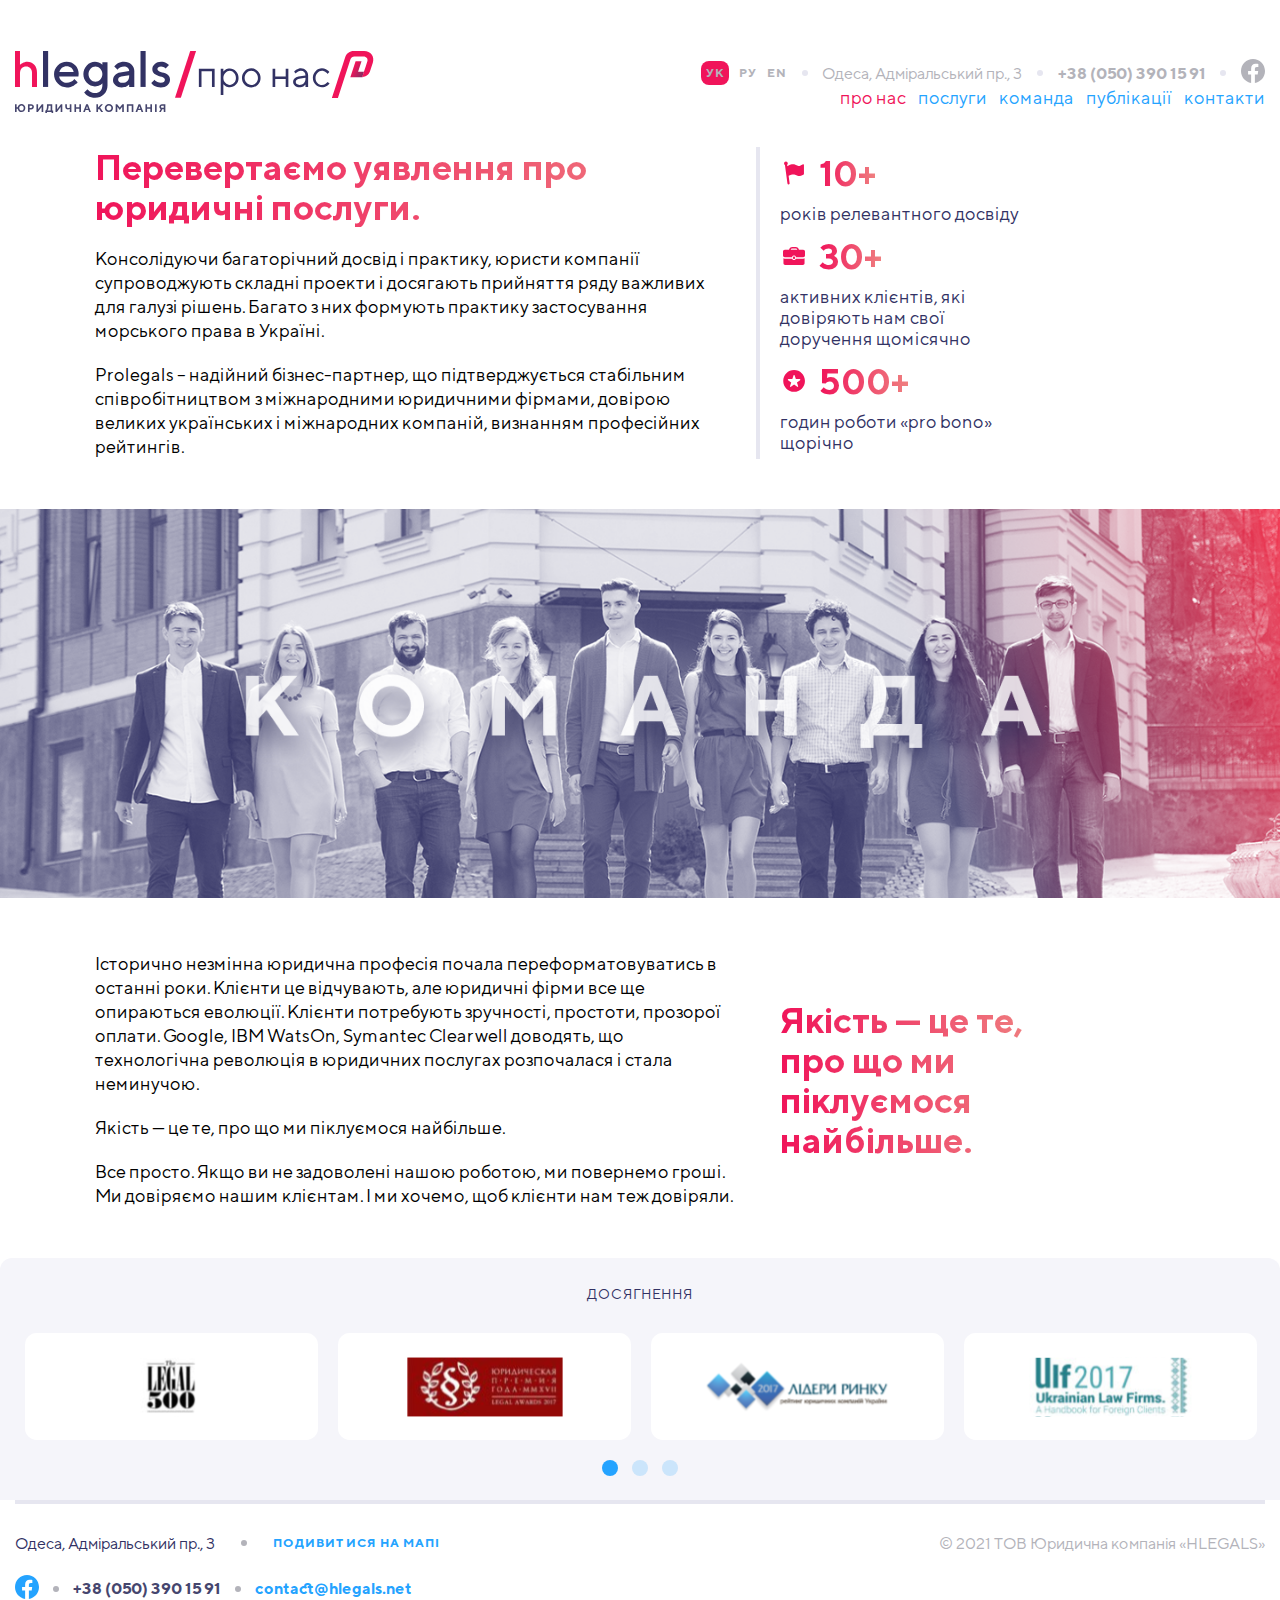
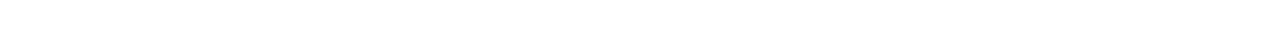
==== about.html @ 6f6cd891 "add new project" ====
<!DOCTYPE html>
<html lang="en">
<head>
    <meta charset="UTF-8">
    <meta name="viewport" content="width=device-width, initial-scale=1">
    <link rel="stylesheet" href="about.css">
    <link rel="stylesheet" type="text/css" href="slick/slick.css">
    <link rel="stylesheet" type="text/css" href="slick/slick-theme.css">
    <title>About</title>
</head>
<body>
<section class="header__section">
    <div class="base__container">
        <header class="header">
            <div class="header__logo__wrapper">
                <a class="header__logo__link" href="index.html">
                    <picture>
                        <source srcset="images/about/about-header-mob-logo.svg" media="screen and (max-width: 992px)">
                        <img class="header__logo" src="./images/about/about-header-logo.svg" alt="logo">
                    </picture>
                </a>
                <div class="header__hamburger__box">
                    <span class="header__hamburger"></span>
                </div>
            </div>
            <div class="header__content">
                <div class="header__languages__and__contacts">
                    <div class="header__languages">
                        <a class="header__language header__active__languages" href="#" hreflang="uk">УК</a>
                        <a class="header__language" href="#" hreflang="ru">РУ</a>
                        <a class="header__language" href="#" hreflang="en">EN</a>
                    </div>
                    <img class="header__dot" src="images/homepage/header-dot.svg" alt="dot">
                    <a class="header__address" href="#">Одеса, Адміральський пр., 3</a>
                    <img class="header__dot" src="images/homepage/header-dot.svg" alt="dot">
                    <a class="header__telephone" href="tel: +380503901591">+38 (050) 390 15 91</a>
                    <img class="header__dot" src="images/homepage/header-dot.svg" alt="dot">
                    <a class="header__facebook" href="https://uk-ua.facebook.com/">
                        <svg width="24" height="24" viewBox="0 0 24 24" fill="none" xmlns="http://www.w3.org/2000/svg">
                            <g clip-path="url(#clip0_26339_3485)">
                                <path d="M24 12.0733C24 5.40541 18.6274 0 12 0C5.37258 0 0 5.40541 0 12.0733C0 18.0995 4.38823 23.0943 10.125 24V15.5633H7.07813V12.0733H10.125V9.41343C10.125 6.38755 11.9165 4.71615 14.6576 4.71615C15.9705 4.71615 17.3438 4.95195 17.3438 4.95195V7.92313H15.8306C14.3399 7.92313 13.875 8.85379 13.875 9.80857V12.0733H17.2031L16.6711 15.5633H13.875V24C19.6118 23.0943 24 18.0995 24 12.0733Z"/>
                            </g>
                            <defs>
                                <clipPath id="clip0_26339_3485">
                                    <rect width="24" height="24" fill="white"/>
                                </clipPath>
                            </defs>
                        </svg>
                    </a>
                </div>
                <nav class="header__nav">
                    <a class="header__link header__link__active" href="about.html">про нас</a>
                    <a class="header__link" href="#">послуги</a>
                    <a class="header__link" href="team.html">команда</a>
                    <a class="header__link" href="#">публікації</a>
                    <a class="header__link" href="contact.html">контакти</a>
                </nav>
            </div>
        </header>
    </div>
</section>
<section class="introduction__section">
    <div class="secondary__container">
        <div class="introduction__wrapper introduction">
            <div class="introduction__left__content">
                <h3 class="introduction__title">Перевертаємо уявлення про юридичні послуги.</h3>
                <p class="introduction__paragraph">Консолідуючи багаторічний досвід і практику, юристи компанії
                    супроводжують складні проекти і досягають прийняття ряду важливих для галузі рішень. Багато з них
                    формують практику застосування морського права в Україні.
                </p>
                <p class="introduction__paragraph">
                    Prolegals – надійний бізнес-партнер, що підтверджується стабільним співробітництвом з міжнародними
                    юридичними фірмами, довірою великих українських і міжнародних компаній, визнанням професійних
                    рейтингів.
                </p>
            </div>
            <div class="introduction__horizontal__border"></div>
            <div class="introduction__right__content">
                <div class="introduction__item">
                    <div class="introduction__item__icon">
                        <img class="introduction__icon" src="images/about/about-introduction-item1.svg" alt="icon">
                        <p class="introduction__bold__text">10+</p>
                    </div>
                    <p class="introduction__text">років релевантного досвіду</p>
                </div>
                <div class="introduction__item">
                    <div class="introduction__item__icon">
                        <img class="introduction__icon" src="images/about/about-introduction-item2.svg" alt="icon">
                        <p class="introduction__bold__text">30+</p>
                    </div>
                    <p class="introduction__text">активних клієнтів, які довіряють нам свої доручення щомісячно</p>
                </div>
                <div class="introduction__item">
                    <div class="introduction__item__icon">
                        <img class="introduction__icon" src="images/about/about-introduction-item3.svg" alt="icon">
                        <p class="introduction__bold__text">500+</p>
                    </div>
                    <p class="introduction__text">годин роботи «pro bono» щорічно</p>
                </div>
            </div>
        </div>
    </div>
    <div class="introduction__foto__wrapper">
        <picture>
            <source srcset="images/about/about-mob-img-team.png" media="screen and (max-width: 555px)">
            <img class="introduction__foto__team" src="images/about/about-img-team.png" alt="foto">
        </picture>
    </div>
    <div class="secondary__container">
        <div class="introduction__more__text introduction">
            <div class="introduction__left__content">
                <p class="introduction__paragraph introduction__paragraph1">Історично незмінна юридична професія почала
                    переформатовуватись в
                    останні
                    роки. Клієнти це відчувають, але юридичні фірми все ще опираються еволюції. Клієнти потребують
                    зручності, простоти, прозорої оплати. Google, IBM WatsОn, Symantec Clearwell доводять, що
                    технологічна
                    революція в юридичних послугах розпочалася і стала неминучою.
                </p>
                <p class="introduction__paragraph">
                    Якість — це те, про що ми піклуємося найбільше.
                </p>
                <p class="introduction__paragraph">
                    Все просто. Якщо ви не задоволені нашою роботою, ми повернемо гроші. Ми довіряємо нашим клієнтам. І
                    ми
                    хочемо, щоб клієнти нам теж довіряли.
                </p>
            </div>
            <div class="introduction__right__content introduction__right__content1">
                <h3 class="introduction__title">Якість — це те, про що ми піклуємося найбільше.</h3>
            </div>
        </div>
    </div>
</section>
<section class="slider__section">
    <div class="base__container">
        <p class="slider__name">Досягнення</p>
        <div class="slider__wrapper">
            <div class="slider">
                <div class="slider__item">
                    <picture>
                        <source srcset="images/about/about-mob-slide1.svg" media="screen and (max-width: 375px)">
                        <img src="images/about/about-slide1.svg" alt="img" class="slider__img">
                    </picture>
                </div>
                <div class="slider__item">
                    <picture>
                        <source srcset="images/about/about-mob-slide2.svg" media="screen and (max-width: 375px)">
                        <img src="images/about/about-slide2.svg" alt="img" class="slider__img">
                    </picture>
                </div>
                <div class="slider__item">
                    <picture>
                        <source srcset="images/about/about-slide3.svg">
                        <img src="images/about/about-slide3.svg" alt="img" class="slider__img">
                    </picture>
                </div>
                <div class="slider__item">
                    <picture>
                        <source srcset="images/about/about-slide4.svg">
                        <img src="images/about/about-slide4.svg" alt="img" class="slider__img">
                    </picture>
                </div>
                <div class="slider__item">
                    <picture>
                        <source srcset="images/about/about-mob-slide1.svg" media="screen and (max-width: 375px)">
                        <img src="images/about/about-slide1.svg" alt="img" class="slider__img">
                    </picture>
                </div>
                <div class="slider__item">
                    <picture>
                        <source srcset="images/about/about-mob-slide2.svg" media="screen and (max-width: 375px)">
                        <img src="images/about/about-slide2.svg" alt="img" class="slider__img">
                    </picture>
                </div>
                <div class="slider__item">
                    <picture>
                        <source srcset="images/about/about-slide3.svg">
                        <img src="images/about/about-slide3.svg" alt="img" class="slider__img">
                    </picture>
                </div>
                <div class="slider__item">
                    <picture>
                        <source srcset="images/about/about-slide4.svg">
                        <img src="images/about/about-slide4.svg" alt="img" class="slider__img">
                    </picture>
                </div>
                <div class="slider__item">
                    <picture>
                        <source srcset="images/about/about-mob-slide1.svg" media="screen and (max-width: 375px)">
                        <img src="images/about/about-slide1.svg" alt="img" class="slider__img">
                    </picture>
                </div>
                <div class="slider__item">
                    <picture>
                        <source srcset="images/about/about-mob-slide2.svg" media="screen and (max-width: 375px)">
                        <img src="images/about/about-slide2.svg" alt="img" class="slider__img">
                    </picture>
                </div>
                <div class="slider__item">
                    <picture>
                        <source srcset="images/about/about-slide3.svg">
                        <img src="images/about/about-slide3.svg" alt="img" class="slider__img">
                    </picture>
                </div>
                <div class="slider__item">
                    <picture>
                        <source srcset="images/about/about-slide4.svg">
                        <img src="images/about/about-slide4.svg" alt="img" class="slider__img">
                    </picture>
                </div>
            </div>
            <div class="prev-btn arrow-btn"></div>
            <div class="next-btn arrow-btn"></div>
        </div>
    </div>
</section>
<footer class="footer__section footer">
    <div class="base__container">
        <div class="footer__separator"></div>
        <div class="footer__contacts__wrapper">
            <div class="footer__contacts">
                <div class="footer__address">
                    <p class="footer__address__text">Одеса, Адміральський пр., 3</p>
                    <img class="footer__dot" src="images/homepage/footer-dot-separator.svg" alt="dot">
                    <a class="footer__address__link" href="#">Подивитися на мапі</a>
                </div>
                <div class="footer__contacts__tel">
                    <a class="footer__facebook" href="https://uk-ua.facebook.com/">
                        <svg width="24" height="24" viewBox="0 0 24 24" fill="none" xmlns="http://www.w3.org/2000/svg">
                            <g clip-path="url(#clip0_26339_3485)">
                                <path d="M24 12.0733C24 5.40541 18.6274 0 12 0C5.37258 0 0 5.40541 0 12.0733C0 18.0995 4.38823 23.0943 10.125 24V15.5633H7.07813V12.0733H10.125V9.41343C10.125 6.38755 11.9165 4.71615 14.6576 4.71615C15.9705 4.71615 17.3438 4.95195 17.3438 4.95195V7.92313H15.8306C14.3399 7.92313 13.875 8.85379 13.875 9.80857V12.0733H17.2031L16.6711 15.5633H13.875V24C19.6118 23.0943 24 18.0995 24 12.0733Z"/>
                            </g>
                            <defs>
                                <clipPath id="clip0_26339_3485">
                                    <rect width="24" height="24" fill="white"/>
                                </clipPath>
                            </defs>
                        </svg>
                    </a>
                    <img class="footer__dot" src="images/homepage/footer-dot-separator.svg" alt="dot">
                    <a class="footer__tel__link" href="tel: +380503901591">+38 (050) 390 15 91</a>
                    <img class="footer__dot" src="images/homepage/footer-dot-separator.svg" alt="dot">
                    <a class="footer__mail__link" href="mailto:contact@hlegals.net">contact@hlegals.net</a>
                </div>
            </div>
            <div class="footer__copy">
                <p class="footer__copy__text">© 2021 ТОВ Юридична компанія «HLEGALS»</p>
            </div>
        </div>
    </div>
</footer>
<script type="text/javascript" src="jquery.js"></script>
<script src="./slick/slick.min.js"></script>
<script type="text/javascript">
    $(document).ready(function () {
        $('.slider').slick({
            prevArrow: $('.prev-btn'),
            nextArrow: $('.next-btn'),
            autoplay: true,
            dots: true,
            autoplaySpeed: 4000,
            slidesToShow: 4,
            slidesToScroll: 4,
            responsive: [
                {
                    breakpoint: 1024,
                    settings: {
                        slidesToShow: 4,
                        slidesToScroll: 4,
                    }
                },
                {
                    breakpoint: 769,
                    settings: {
                        slidesToShow: 3,
                        slidesToScroll: 3
                    }
                },
                {
                    breakpoint: 440,
                    settings: {
                        slidesToShow: 2,
                        slidesToScroll: 2
                    }
                }
            ]
        });
    });
</script>
</body>
</html>
---- about.css ----
@font-face {
  src: url("./fonts/TTNorms/TTNorms-Medium.woff");
  font-family: "TTNorms";
  font-weight: normal;
  font-style: normal;
}
@font-face {
  src: url("./fonts/TTNorms/TTNorms-Regular.woff");
  font-family: "TTNorms";
  font-weight: normal;
  font-style: normal;
}
@font-face {
  src: url("./fonts/TTNorms/TTNorms-Bold.woff");
  font-family: "TTNorms";
  font-weight: bold;
  font-style: normal;
}
* {
  box-sizing: border-box;
  padding: 0;
  margin: 0;
  font-family: "TTNorms", sans-serif;
  color: #ffffff;
}

a {
  display: inline-block;
  text-decoration: none;
}

.base__container {
  width: 100%;
  max-width: 1320px;
  margin: 0 auto;
  padding: 0 15px;
}

@font-face {
  src: url("./fonts/TTNorms/TTNorms-Medium.woff");
  font-family: "TTNorms";
  font-weight: normal;
  font-style: normal;
}
@font-face {
  src: url("./fonts/TTNorms/TTNorms-Regular.woff");
  font-family: "TTNorms";
  font-weight: normal;
  font-style: normal;
}
@font-face {
  src: url("./fonts/TTNorms/TTNorms-Bold.woff");
  font-family: "TTNorms";
  font-weight: bold;
  font-style: normal;
}
* {
  box-sizing: border-box;
  padding: 0;
  margin: 0;
  font-family: "TTNorms", sans-serif;
  color: #ffffff;
}

a {
  display: inline-block;
  text-decoration: none;
}

.base__container {
  width: 100%;
  max-width: 1320px;
  margin: 0 auto;
  padding: 0 15px;
}

.header {
  display: flex;
  justify-content: space-between;
  align-items: center;
}
.header__logo__wrapper {
  width: 100%;
  display: flex;
  justify-content: space-between;
}
.header__logo__wrapper .header__hamburger__box {
  display: none;
  flex-direction: column;
  justify-content: center;
  padding: 10px 7px;
  width: 32px;
  height: 32px;
}
.header__logo__wrapper .header__hamburger__box:active {
  background: #EDEDF7;
  border-radius: 12px;
}
.header__logo__wrapper .header__hamburger__box .header__hamburger {
  display: block;
  border: 1px solid #323264;
  background-color: #323264;
  width: 18px;
  position: relative;
}
.header__logo__wrapper .header__hamburger__box .header__hamburger::before, .header__logo__wrapper .header__hamburger__box .header__hamburger::after {
  content: "";
  border: 1px solid #323264;
  background-color: #323264;
  width: 16px;
  position: absolute;
  left: -1px;
}
.header__logo__wrapper .header__hamburger__box .header__hamburger::before {
  top: 6px;
}
.header__logo__wrapper .header__hamburger__box .header__hamburger::after {
  bottom: 6px;
}
.header__logo__wrapper__logo__link {
  width: 100%;
  max-width: 155px;
}
.header__content {
  display: flex;
  flex-direction: column;
  align-items: end;
  width: 100%;
  max-width: 564px;
}
.header__languages__and__contacts {
  display: flex;
  justify-content: space-between;
  align-items: center;
  width: 100%;
  max-width: 564px;
}
.header__languages {
  display: flex;
  align-items: center;
  gap: 10px;
}
.header__nav {
  display: flex;
  justify-content: space-between;
  width: 100%;
  max-width: 425px;
}
.header__language {
  font-weight: bold;
  font-size: 12px;
  line-height: 14px;
  letter-spacing: 1px;
}
.header__active__languages {
  padding: 5px;
  background: #F0145A;
  border-radius: 8px;
}
.header__language:hover {
  padding: 5px;
  background: #EDEDF7;
  border-radius: 8px;
  color: #B3B3BA;
}
.header__address {
  font-size: 16px;
  line-height: 19px;
}
.header__telephone {
  font-weight: bold;
  font-size: 16px;
  line-height: 19px;
}
.header__link {
  font-size: 18px;
  line-height: 21px;
}
.header__link:hover {
  color: #F0145A;
}
.header__facebook svg {
  fill: #FFFFFF;
}
.header__facebook:hover svg {
  fill: #24A3FF;
}

@font-face {
  src: url("./fonts/TTNorms/TTNorms-Medium.woff");
  font-family: "TTNorms";
  font-weight: normal;
  font-style: normal;
}
@font-face {
  src: url("./fonts/TTNorms/TTNorms-Regular.woff");
  font-family: "TTNorms";
  font-weight: normal;
  font-style: normal;
}
@font-face {
  src: url("./fonts/TTNorms/TTNorms-Bold.woff");
  font-family: "TTNorms";
  font-weight: bold;
  font-style: normal;
}
* {
  box-sizing: border-box;
  padding: 0;
  margin: 0;
  font-family: "TTNorms", sans-serif;
  color: #ffffff;
}

a {
  display: inline-block;
  text-decoration: none;
}

.base__container {
  width: 100%;
  max-width: 1320px;
  margin: 0 auto;
  padding: 0 15px;
}

.footer {
  background: #FFFFFF;
  padding-bottom: 40px;
}
.footer:hover {
  background: #F5F5FA;
}
.footer__separator {
  border-bottom: 4px solid #E6E6F0;
  margin-bottom: 30px;
}
.footer__contacts__wrapper {
  display: flex;
  justify-content: space-between;
}
.footer__contacts {
  display: flex;
  flex-direction: column;
  width: 100%;
  max-width: 425px;
}
.footer__address {
  display: flex;
  justify-content: space-between;
  align-items: center;
  margin-bottom: 22px;
}
.footer__contacts__tel {
  display: flex;
  justify-content: space-between;
  align-items: center;
  width: 100%;
  max-width: 397px;
}
.footer__facebook svg {
  fill: #24A3FF;
}
.footer__facebook:hover svg {
  fill: #F0145A;
}
.footer__dot {
  display: inline-block;
}
.footer__address__text {
  font-size: 16px;
  line-height: 19px;
  color: #323264;
}
.footer__address__link {
  font-weight: bold;
  font-size: 12px;
  line-height: 14px;
  letter-spacing: 1px;
  text-transform: uppercase;
  color: #24A3FF;
}
.footer__tel__link {
  font-weight: bold;
  font-size: 16px;
  line-height: 19px;
  color: #46466E;
}
.footer__mail__link {
  font-weight: bold;
  font-size: 16px;
  line-height: 19px;
  color: #24A3FF;
}
.footer__address__link:hover, .footer__mail__link:hover {
  color: #F0145A;
}
.footer__copy__text {
  font-size: 16px;
  line-height: 19px;
  color: #B3B3BA;
}

@media screen and (max-width: 426px) {
  .footer {
    padding-bottom: 118px;
  }
  .footer__contacts__wrapper {
    flex-direction: column;
    gap: 20px;
  }
  .footer__contacts {
    gap: 20px;
    margin: 0 auto;
    max-width: 335px;
  }
  .footer__address {
    flex-direction: column;
    gap: 10px;
    margin: 0 auto;
  }
  .footer__contacts__tel {
    flex-direction: column;
    max-width: 335px;
    gap: 20px;
  }
  .footer__dot {
    display: none;
  }
  .footer__copy {
    width: 100%;
    max-width: 335px;
    padding: 0 40px;
    margin: 0 auto;
  }
  .footer__copy__text {
    text-align: center;
  }
}
@media screen and (min-width: 425px) and (max-width: 768px) {
  .footer {
    padding-bottom: 118px;
  }
  .footer__contacts__wrapper {
    flex-direction: column;
    gap: 20px;
  }
  .footer__contacts {
    gap: 20px;
    max-width: 335px;
    margin: 0 auto;
  }
  .footer__address {
    margin: 0 auto;
    flex-direction: column;
    gap: 10px;
  }
  .footer__contacts__tel {
    flex-direction: column;
    max-width: 335px;
    gap: 20px;
  }
  .footer__dot {
    display: none;
  }
  .footer__copy {
    width: 100%;
    max-width: 335px;
    padding: 0 40px;
  }
  .footer__copy {
    margin: 0 auto;
  }
  .footer__copy__text {
    text-align: center;
  }
}
@media screen and (min-width: 768px) and (max-width: 1024px) {
  .footer {
    padding-bottom: 80px;
  }
  .footer__contacts__wrapper {
    flex-direction: column;
    align-items: center;
    gap: 30px;
  }
}
.header__section {
  padding-top: 50px;
}
.header__section .header__language, .header__section .header__address, .header__section .header__telephone {
  color: #B3B3BA;
}
.header__section .header__link {
  color: #24A3FF;
}
.header__section .header__link:hover {
  color: #F0145A;
  border-bottom: 2px solid #F0145A;
}
.header__section .header__link__active {
  color: #F0145A;
}
.header__section .header__facebook svg {
  fill: #B3B3BA;
}
.header__section .header__facebook:hover svg {
  fill: #24A3FF;
}

.introduction__section {
  padding-top: 82px;
  padding-bottom: 100px;
}
.introduction__section .secondary__container {
  width: 100%;
  max-width: 1120px;
  margin: 0 auto;
  padding: 0 15px;
}
.introduction__section .introduction {
  display: flex;
  gap: 40px;
  margin-bottom: 80px;
}
.introduction__section .introduction__left__content {
  width: 100%;
  max-width: 641px;
  display: flex;
  flex-direction: column;
  gap: 20px;
}
.introduction__section .introduction__title {
  font-weight: bold;
  font-size: 42px;
  line-height: 50px;
  background: linear-gradient(90deg, #f0145a, #ef8080);
  -webkit-background-clip: text;
  -webkit-text-fill-color: transparent;
  color: #F0145A;
}
.introduction__section .introduction__paragraph {
  font-size: 21px;
  line-height: 30px;
  color: #000000;
}
.introduction__section .introduction__horizontal__border {
  display: none;
  border-bottom: 4px solid #E6E6F0;
  width: 100%;
  min-width: 334px;
}
.introduction__section .introduction__right__content {
  width: 100%;
  max-width: 412px;
  display: flex;
  flex-direction: column;
  justify-content: space-between;
  border-left: 4px solid #E6E6F0;
  padding-left: 20px;
}
.introduction__section .introduction__right__content1 {
  border-color: #ffffff;
}
.introduction__section .introduction__item {
  display: flex;
  flex-direction: column;
  gap: 10px;
}
.introduction__section .introduction__item__icon {
  display: flex;
  gap: 11px;
  flex-wrap: wrap;
}
.introduction__section .introduction__icon {
  width: 100%;
  max-width: 32px;
}
.introduction__section .introduction__bold__text {
  font-weight: bold;
  font-size: 42px;
  line-height: 50px;
  background: linear-gradient(90deg, #f0145a, #ef8080);
  -webkit-background-clip: text;
  -webkit-text-fill-color: transparent;
  color: #F0145A;
}
.introduction__section .introduction__text {
  font-size: 18px;
  line-height: 21px;
  color: #323264;
}
.introduction__section .introduction__more__text {
  margin-bottom: 0;
}
.introduction__section .introduction__foto__wrapper, .introduction__section .introduction__foto__team {
  width: 100%;
  max-width: 1440px;
  margin: 0 auto;
}
.introduction__section .introduction__foto__wrapper {
  margin-bottom: 80px;
}

.slider__section {
  padding: 28px 0 30px;
  background: #F5F5FA;
  border-radius: 12px 12px 0 0;
  margin: 0 auto;
}
.slider__section .slider__name {
  font-size: 14px;
  line-height: 17px;
  text-align: center;
  letter-spacing: 1px;
  text-transform: uppercase;
  color: #323264;
  margin-bottom: 30px;
}
.slider__section .slider__wrapper {
  margin: 0 auto;
}
.slider__section .slider__wrapper .slider {
  width: 100%;
  max-width: 1320px;
}
.slider__section .slider__wrapper .slider ul.slick-dots {
  bottom: -40px;
}
.slider__section .slider__wrapper .slider ul.slick-dots li {
  margin: 0 7px;
  background: #24A3FF;
  opacity: 0.2;
  width: 16px;
  height: 16px;
  border-radius: 50%;
}
.slider__section .slider__wrapper .slider ul.slick-dots li:hover {
  background: #24A3FF;
  opacity: 0.6;
}
.slider__section .slider__wrapper .slider ul.slick-dots li.slick-active {
  background: #24A3FF;
  opacity: 1;
}
.slider__section .slider__wrapper .slider button {
  display: none;
}
.slider__section .slider__wrapper .slider .slick-prev:before, .slider__section .slider__wrapper .slider .slick-next:before {
  display: none;
}
.slider__section .slider__wrapper .slider__item {
  display: flex;
  margin: 0 20px;
  width: 100%;
  max-width: 300px;
}
.slider__section .slider__wrapper .slider__img {
  width: 100%;
  max-width: 300px;
  min-width: 133px;
}

@media screen and (max-width: 426px) {
  .header__section {
    padding-top: 20px;
  }
  .header__section .header {
    margin-bottom: 0;
    flex-direction: column-reverse;
    gap: 20px;
    position: relative;
  }
  .header__section .header__hamburger__box {
    display: flex;
  }
  .header__section .header__logo__link {
    max-width: 991px;
    text-align: start;
  }
  .header__section .header__dot, .header__section .header__address, .header__section .header__facebook, .header__section .header__nav {
    display: none;
  }
  .header__section .header__languages {
    display: flex;
    align-items: center;
    gap: 10px;
  }
  .header__section .header__language {
    color: #B3B3BA;
  }
  .header__section .header__language:hover, .header__section .header__active {
    color: #FFFFFF;
  }
  .header__section .header__telephone {
    color: #B3B3BA;
  }

  .introduction__section {
    padding-top: 20px;
    padding-bottom: 40px;
  }
  .introduction__section .introduction {
    flex-direction: column;
    gap: 20px;
    margin-bottom: 34px;
  }
  .introduction__section .introduction__title {
    font-size: 32px;
    line-height: 38px;
    margin-bottom: 0;
  }
  .introduction__section .introduction__paragraph {
    font-size: 18px;
    line-height: 26px;
  }
  .introduction__section .introduction__horizontal__border {
    display: block;
  }
  .introduction__section .introduction__right__content {
    border-left: 4px solid #FFFFFF;
    padding-left: 0;
  }
  .introduction__section .introduction__foto__wrapper {
    margin-bottom: 20px;
  }
  .introduction__section .introduction__more__text {
    margin-bottom: 0;
  }

  .slider__section .slider__wrapper .slider__item {
    margin: 0 10px;
  }
}
@media screen and (min-width: 425px) and (max-width: 768px) {
  .header__section {
    padding-top: 20px;
  }
  .header__section .header {
    margin-bottom: 0;
    flex-direction: column-reverse;
    gap: 20px;
    position: relative;
  }
  .header__section .header__hamburger__box {
    display: flex;
  }
  .header__section .header__logo__link {
    max-width: 991px;
    text-align: start;
  }
  .header__section .header__dot, .header__section .header__address, .header__section .header__facebook, .header__section .header__nav {
    display: none;
  }
  .header__section .header__languages {
    display: flex;
    align-items: center;
    gap: 10px;
  }
  .header__section .header__language {
    color: #B3B3BA;
  }
  .header__section .header__language:hover, .header__section .header__active {
    color: #FFFFFF;
  }
  .header__section .header__telephone {
    color: #B3B3BA;
  }
  .header__section .header__languages__and__contacts, .header__section .header__content {
    max-width: 991px;
  }

  .introduction__section {
    padding-top: 20px;
    padding-bottom: 40px;
  }
  .introduction__section .introduction {
    flex-direction: column;
    gap: 20px;
    margin-bottom: 34px;
  }
  .introduction__section .introduction__title {
    font-size: 32px;
    line-height: 38px;
    margin-bottom: 0;
  }
  .introduction__section .introduction__paragraph {
    font-size: 18px;
    line-height: 26px;
  }
  .introduction__section .introduction__horizontal__border {
    display: block;
  }
  .introduction__section .introduction__right__content {
    border-left: 4px solid #FFFFFF;
    padding-left: 0;
  }
  .introduction__section .introduction__foto__wrapper {
    margin-bottom: 20px;
  }
  .introduction__section .introduction__more__text {
    margin-bottom: 0;
  }

  .slider__section .slider__wrapper .slider__item {
    margin: 0 10px;
  }
}
@media screen and (min-width: 768px) and (max-width: 991px) {
  .header__section {
    padding-top: 20px;
  }
  .header__section .header {
    margin-bottom: 0;
    flex-direction: column-reverse;
    gap: 20px;
    position: relative;
  }
  .header__section .header__hamburger__box {
    display: flex;
  }
  .header__section .header__logo__link {
    max-width: 991px;
    text-align: start;
  }
  .header__section .header__dot, .header__section .header__address, .header__section .header__facebook, .header__section .header__nav {
    display: none;
  }
  .header__section .header__languages {
    display: flex;
    align-items: center;
    gap: 10px;
  }
  .header__section .header__language {
    color: #B3B3BA;
  }
  .header__section .header__language:hover, .header__section .header__active {
    color: #FFFFFF;
  }
  .header__section .header__telephone {
    color: #B3B3BA;
  }
  .header__section .header__languages__and__contacts, .header__section .header__content {
    max-width: 991px;
  }

  .introduction__section {
    padding-top: 30px;
    padding-bottom: 50px;
  }
  .introduction__section .introduction {
    gap: 20px;
    margin-bottom: 50px;
  }
  .introduction__section .introduction__left__content {
    gap: 20px;
  }
  .introduction__section .introduction__title {
    font-size: 36px;
    line-height: 40px;
    margin-bottom: 0;
  }
  .introduction__section .introduction__paragraph {
    font-size: 18px;
    line-height: 24px;
  }
  .introduction__section .introduction__right__content {
    justify-content: space-around;
    max-width: 280px;
  }
  .introduction__section .introduction__item {
    display: flex;
    flex-direction: column;
    gap: 10px;
  }
  .introduction__section .introduction__icon {
    max-width: 28px;
  }
  .introduction__section .introduction__bold__text {
    font-size: 36px;
    line-height: 40px;
  }
  .introduction__section .introduction__text {
    font-size: 18px;
    line-height: 21px;
    color: #323264;
  }
  .introduction__section .introduction__foto__wrapper {
    margin-bottom: 50px;
  }
  .introduction__section .introduction__more__text {
    margin-bottom: 0;
  }

  .slider__section .slider__wrapper .slider__item {
    margin: 0 10px;
  }
}
@media screen and (min-width: 991px) and (max-width: 1370px) {
  .introduction__section {
    padding-top: 30px;
    padding-bottom: 50px;
  }
  .introduction__section .introduction {
    gap: 20px;
    margin-bottom: 50px;
  }
  .introduction__section .introduction__left__content {
    gap: 20px;
  }
  .introduction__section .introduction__title {
    font-size: 36px;
    line-height: 40px;
    margin-bottom: 0;
  }
  .introduction__section .introduction__paragraph {
    font-size: 18px;
    line-height: 24px;
  }
  .introduction__section .introduction__right__content {
    justify-content: space-around;
    max-width: 280px;
  }
  .introduction__section .introduction__item {
    display: flex;
    flex-direction: column;
    gap: 10px;
  }
  .introduction__section .introduction__icon {
    max-width: 28px;
  }
  .introduction__section .introduction__bold__text {
    font-size: 36px;
    line-height: 40px;
  }
  .introduction__section .introduction__text {
    font-size: 18px;
    line-height: 21px;
    color: #323264;
  }
  .introduction__section .introduction__foto__wrapper {
    margin-bottom: 50px;
  }
  .introduction__section .introduction__more__text {
    margin-bottom: 0;
  }

  .slider__section .slider__wrapper .slider__item {
    margin: 0 10px;
  }
}
@media screen and (min-width: 1313px) and (max-width: 1370px) {
  .slider__section .slider__wrapper .slider__item {
    margin: 0 20px;
  }
}

/*# sourceMappingURL=about.css.map */
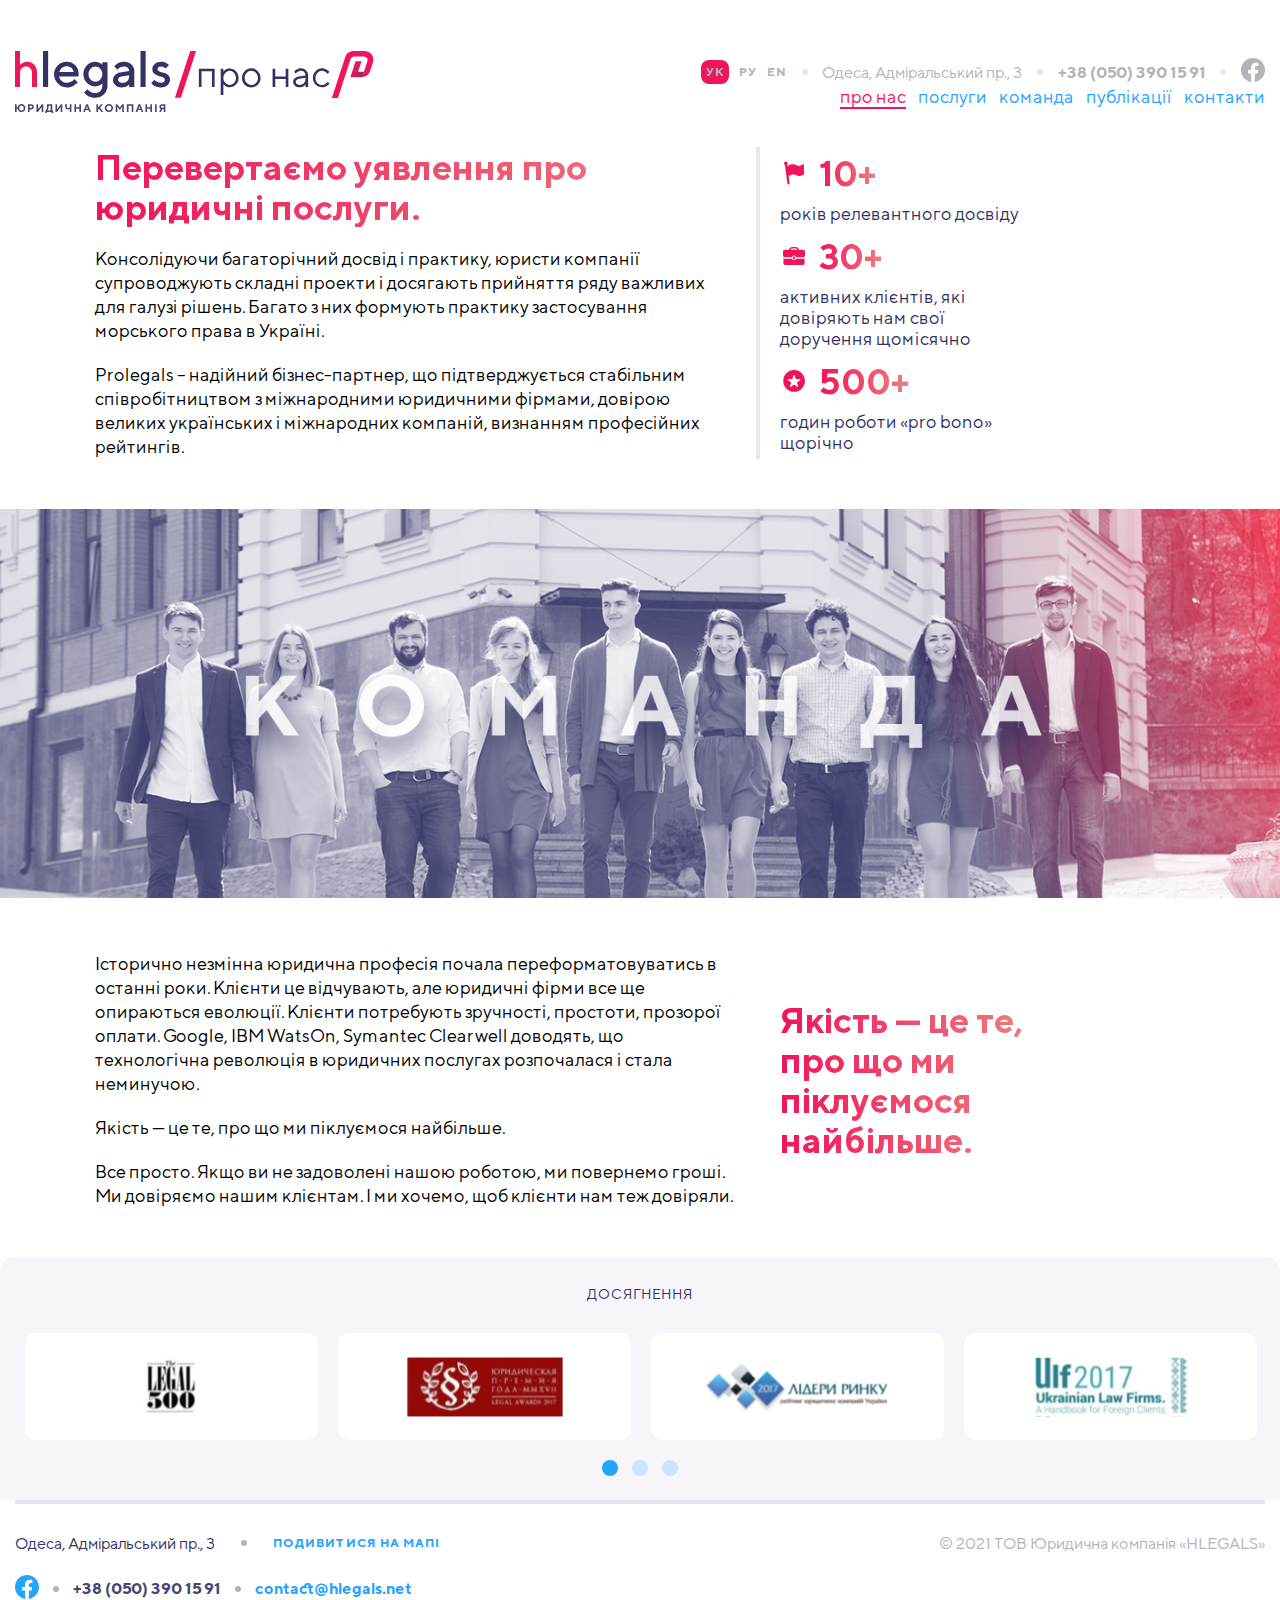
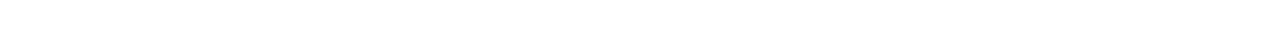
==== commit eb54fc19: "fixed hover in all header" ====
--- a/about.html
+++ b/about.html
@@ -50,7 +50,7 @@
                 </div>
                 <nav class="header__nav">
                     <a class="header__link header__link__active" href="about.html">про нас</a>
-                    <a class="header__link" href="#">послуги</a>
+                    <a class="header__link" href="services.html">послуги</a>
                     <a class="header__link" href="team.html">команда</a>
                     <a class="header__link" href="#">публікації</a>
                     <a class="header__link" href="contact.html">контакти</a>
--- a/about.css
+++ b/about.css
@@ -176,9 +176,6 @@
   font-size: 18px;
   line-height: 21px;
 }
-.header__link:hover {
-  color: #F0145A;
-}
 .header__facebook svg {
   fill: #FFFFFF;
 }
@@ -394,12 +391,9 @@
 .header__section .header__link {
   color: #24A3FF;
 }
-.header__section .header__link:hover {
+.header__section .header__link:hover, .header__section .header__link__active {
   color: #F0145A;
   border-bottom: 2px solid #F0145A;
-}
-.header__section .header__link__active {
-  color: #F0145A;
 }
 .header__section .header__facebook svg {
   fill: #B3B3BA;
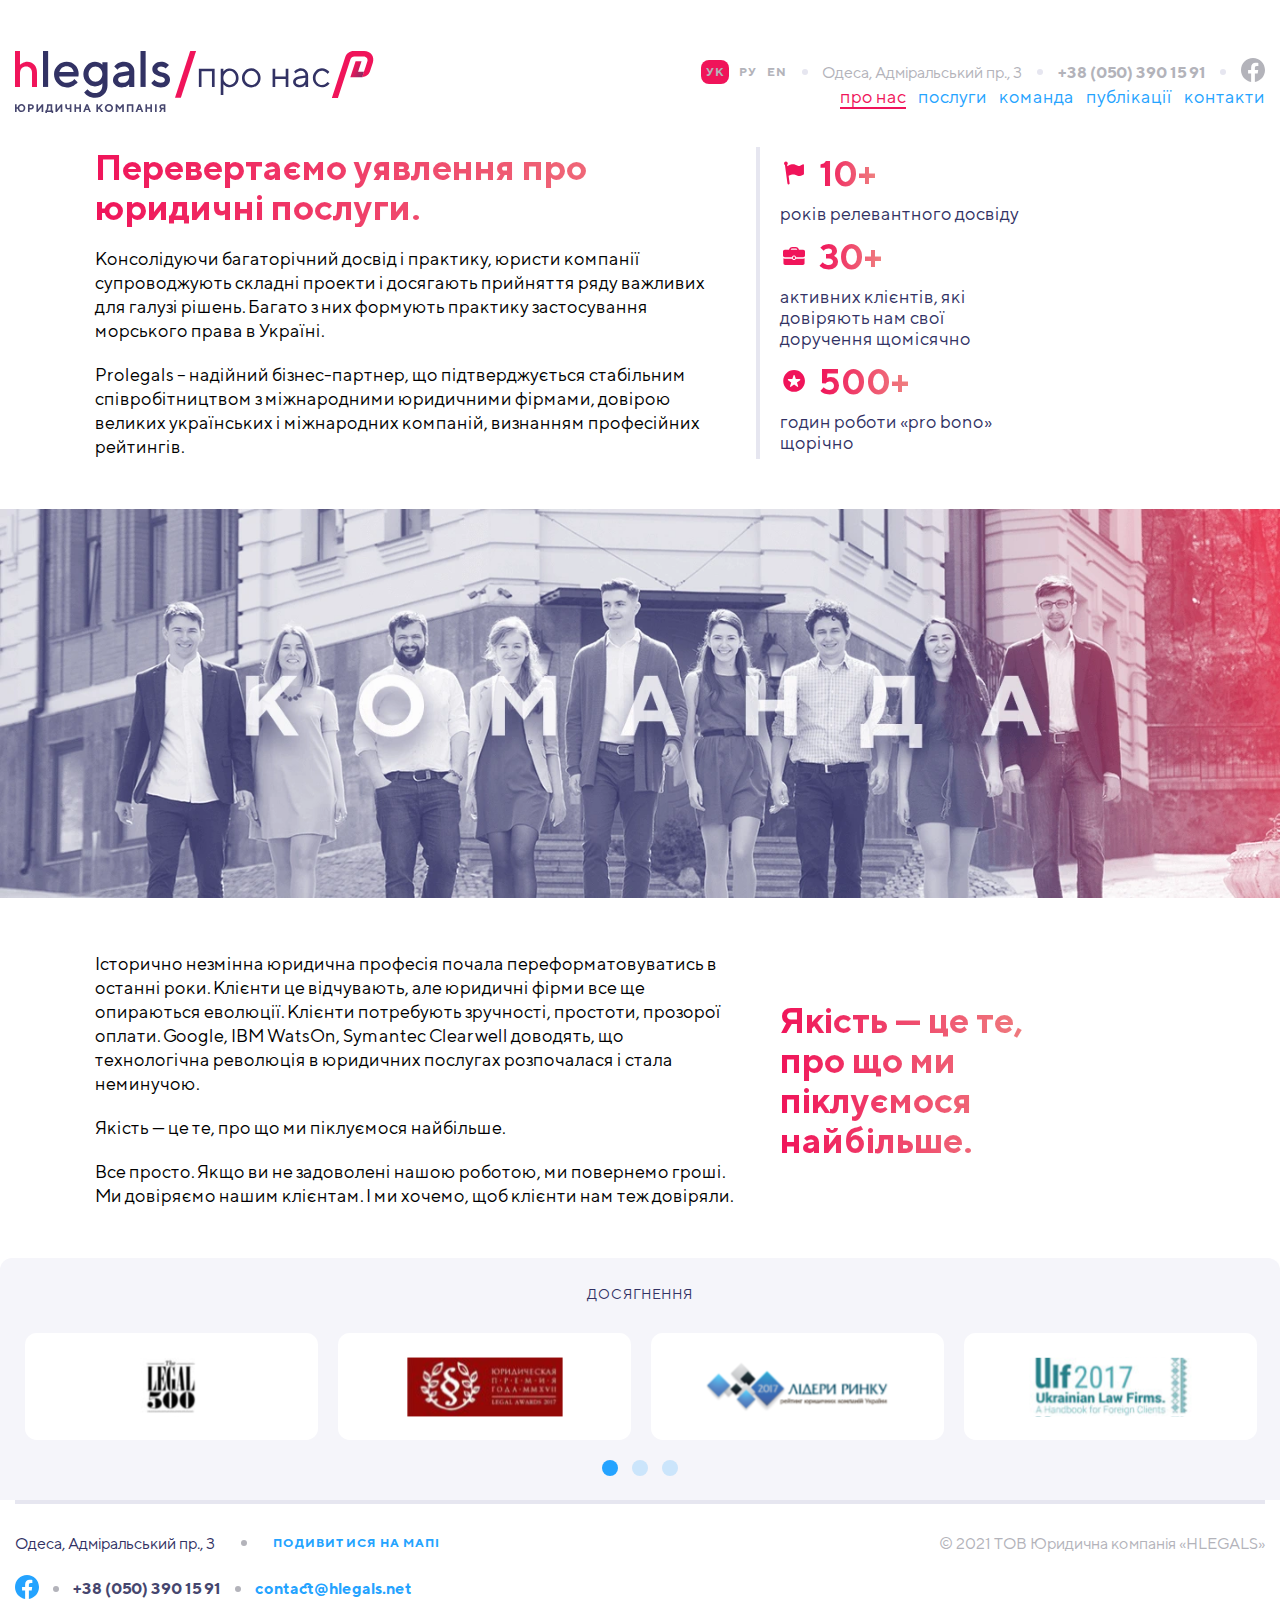
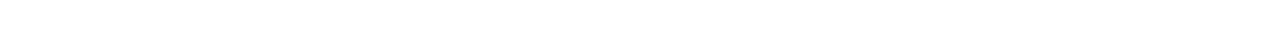
==== commit b73a62af: "change png to webp" ====
--- a/about.html
+++ b/about.html
@@ -3,7 +3,7 @@
 <head>
     <meta charset="UTF-8">
     <meta name="viewport" content="width=device-width, initial-scale=1">
-    <link rel="stylesheet" href="about.css">
+    <link rel="stylesheet" href="styles/about.css">
     <link rel="stylesheet" type="text/css" href="slick/slick.css">
     <link rel="stylesheet" type="text/css" href="slick/slick-theme.css">
     <title>About</title>
@@ -102,8 +102,8 @@
     </div>
     <div class="introduction__foto__wrapper">
         <picture>
-            <source srcset="images/about/about-mob-img-team.png" media="screen and (max-width: 555px)">
-            <img class="introduction__foto__team" src="images/about/about-img-team.png" alt="foto">
+            <source srcset="images/about/about-mob-img-team.webp" media="screen and (max-width: 555px)">
+            <img class="introduction__foto__team" src="images/about/about-img-team.webp" alt="foto">
         </picture>
     </div>
     <div class="secondary__container">
--- a/styles/about.css
+++ b/styles/about.css
@@ -0,0 +1,511 @@
+@import "header.css";
+@import "footer.css";
+@font-face {
+  src: url("../fonts/TTNorms/TTNorms-Medium.woff");
+  font-family: "TTNorms";
+  font-weight: normal;
+  font-style: normal;
+  font-display: swap;
+}
+@font-face {
+  src: url("../fonts/TTNorms/TTNorms-Regular.woff");
+  font-family: "TTNorms";
+  font-weight: normal;
+  font-style: normal;
+  font-display: swap;
+}
+@font-face {
+  src: url("../fonts/TTNorms/TTNorms-Bold.woff");
+  font-family: "TTNorms";
+  font-weight: bold;
+  font-style: normal;
+  font-display: swap;
+}
+* {
+  box-sizing: border-box;
+  padding: 0;
+  margin: 0;
+  font-family: "TTNorms", sans-serif;
+  color: #ffffff;
+}
+
+a {
+  display: inline-block;
+  text-decoration: none;
+}
+
+.base__container {
+  width: 100%;
+  max-width: 1320px;
+  margin: 0 auto;
+  padding: 0 15px;
+}
+
+.header__section {
+  padding-top: 50px;
+}
+.header__section .header__language, .header__section .header__address, .header__section .header__telephone {
+  color: #B3B3BA;
+}
+.header__section .header__link {
+  color: #24A3FF;
+}
+.header__section .header__link:hover, .header__section .header__link__active {
+  color: #F0145A;
+  border-bottom: 2px solid #F0145A;
+}
+.header__section .header__facebook svg {
+  fill: #B3B3BA;
+}
+.header__section .header__facebook:hover svg {
+  fill: #24A3FF;
+}
+
+.introduction__section {
+  padding-top: 82px;
+  padding-bottom: 100px;
+}
+.introduction__section .secondary__container {
+  width: 100%;
+  max-width: 1120px;
+  margin: 0 auto;
+  padding: 0 15px;
+}
+.introduction__section .introduction {
+  display: flex;
+  gap: 40px;
+  margin-bottom: 80px;
+}
+.introduction__section .introduction__left__content {
+  width: 100%;
+  max-width: 641px;
+  display: flex;
+  flex-direction: column;
+  gap: 20px;
+}
+.introduction__section .introduction__title {
+  font-weight: bold;
+  font-size: 42px;
+  line-height: 50px;
+  background: linear-gradient(90deg, #f0145a, #ef8080);
+  -webkit-background-clip: text;
+  -webkit-text-fill-color: transparent;
+  color: #F0145A;
+}
+.introduction__section .introduction__paragraph {
+  font-size: 21px;
+  line-height: 30px;
+  color: #000000;
+}
+.introduction__section .introduction__horizontal__border {
+  display: none;
+  border-bottom: 4px solid #E6E6F0;
+  width: 100%;
+  min-width: 334px;
+}
+.introduction__section .introduction__right__content {
+  width: 100%;
+  max-width: 412px;
+  display: flex;
+  flex-direction: column;
+  justify-content: space-between;
+  border-left: 4px solid #E6E6F0;
+  padding-left: 20px;
+}
+.introduction__section .introduction__right__content1 {
+  border-color: #ffffff;
+}
+.introduction__section .introduction__item {
+  display: flex;
+  flex-direction: column;
+  gap: 10px;
+}
+.introduction__section .introduction__item__icon {
+  display: flex;
+  gap: 11px;
+  flex-wrap: wrap;
+}
+.introduction__section .introduction__icon {
+  width: 100%;
+  max-width: 32px;
+}
+.introduction__section .introduction__bold__text {
+  font-weight: bold;
+  font-size: 42px;
+  line-height: 50px;
+  background: linear-gradient(90deg, #f0145a, #ef8080);
+  -webkit-background-clip: text;
+  -webkit-text-fill-color: transparent;
+  color: #F0145A;
+}
+.introduction__section .introduction__text {
+  font-size: 18px;
+  line-height: 21px;
+  color: #323264;
+}
+.introduction__section .introduction__more__text {
+  margin-bottom: 0;
+}
+.introduction__section .introduction__foto__wrapper, .introduction__section .introduction__foto__team {
+  width: 100%;
+  max-width: 1440px;
+  margin: 0 auto;
+}
+.introduction__section .introduction__foto__wrapper {
+  margin-bottom: 80px;
+}
+
+.slider__section {
+  padding: 28px 0 30px;
+  background: #F5F5FA;
+  border-radius: 12px 12px 0 0;
+  margin: 0 auto;
+}
+.slider__section .slider__name {
+  font-size: 14px;
+  line-height: 17px;
+  text-align: center;
+  letter-spacing: 1px;
+  text-transform: uppercase;
+  color: #323264;
+  margin-bottom: 30px;
+}
+.slider__section .slider__wrapper {
+  margin: 0 auto;
+}
+.slider__section .slider__wrapper .slider {
+  width: 100%;
+  max-width: 1320px;
+}
+.slider__section .slider__wrapper .slider ul.slick-dots {
+  bottom: -40px;
+}
+.slider__section .slider__wrapper .slider ul.slick-dots li {
+  margin: 0 7px;
+  background: #24A3FF;
+  opacity: 0.2;
+  width: 16px;
+  height: 16px;
+  border-radius: 50%;
+}
+.slider__section .slider__wrapper .slider ul.slick-dots li:hover {
+  background: #24A3FF;
+  opacity: 0.6;
+}
+.slider__section .slider__wrapper .slider ul.slick-dots li.slick-active {
+  background: #24A3FF;
+  opacity: 1;
+}
+.slider__section .slider__wrapper .slider button {
+  display: none;
+}
+.slider__section .slider__wrapper .slider .slick-prev:before, .slider__section .slider__wrapper .slider .slick-next:before {
+  display: none;
+}
+.slider__section .slider__wrapper .slider__item {
+  display: flex;
+  margin: 0 20px;
+  width: 100%;
+  max-width: 300px;
+}
+.slider__section .slider__wrapper .slider__img {
+  width: 100%;
+  max-width: 300px;
+  min-width: 133px;
+}
+
+@media screen and (max-width: 426px) {
+  .header__section {
+    padding-top: 20px;
+  }
+  .header__section .header {
+    margin-bottom: 0;
+    flex-direction: column-reverse;
+    gap: 20px;
+    position: relative;
+  }
+  .header__section .header__hamburger__box {
+    display: flex;
+  }
+  .header__section .header__logo__link {
+    max-width: 991px;
+    text-align: start;
+  }
+  .header__section .header__dot, .header__section .header__address, .header__section .header__facebook, .header__section .header__nav {
+    display: none;
+  }
+  .header__section .header__languages {
+    display: flex;
+    align-items: center;
+    gap: 10px;
+  }
+  .header__section .header__language {
+    color: #B3B3BA;
+  }
+  .header__section .header__language:hover, .header__section .header__active {
+    color: #FFFFFF;
+  }
+  .header__section .header__telephone {
+    color: #B3B3BA;
+  }
+
+  .introduction__section {
+    padding-top: 20px;
+    padding-bottom: 40px;
+  }
+  .introduction__section .introduction {
+    flex-direction: column;
+    gap: 20px;
+    margin-bottom: 34px;
+  }
+  .introduction__section .introduction__title {
+    font-size: 32px;
+    line-height: 38px;
+    margin-bottom: 0;
+  }
+  .introduction__section .introduction__paragraph {
+    font-size: 18px;
+    line-height: 26px;
+  }
+  .introduction__section .introduction__horizontal__border {
+    display: block;
+  }
+  .introduction__section .introduction__right__content {
+    border-left: 4px solid #FFFFFF;
+    padding-left: 0;
+  }
+  .introduction__section .introduction__foto__wrapper {
+    margin-bottom: 20px;
+  }
+  .introduction__section .introduction__more__text {
+    margin-bottom: 0;
+  }
+
+  .slider__section .slider__wrapper .slider__item {
+    margin: 0 10px;
+  }
+}
+@media screen and (min-width: 425px) and (max-width: 768px) {
+  .header__section {
+    padding-top: 20px;
+  }
+  .header__section .header {
+    margin-bottom: 0;
+    flex-direction: column-reverse;
+    gap: 20px;
+    position: relative;
+  }
+  .header__section .header__hamburger__box {
+    display: flex;
+  }
+  .header__section .header__logo__link {
+    max-width: 991px;
+    text-align: start;
+  }
+  .header__section .header__dot, .header__section .header__address, .header__section .header__facebook, .header__section .header__nav {
+    display: none;
+  }
+  .header__section .header__languages {
+    display: flex;
+    align-items: center;
+    gap: 10px;
+  }
+  .header__section .header__language {
+    color: #B3B3BA;
+  }
+  .header__section .header__language:hover, .header__section .header__active {
+    color: #FFFFFF;
+  }
+  .header__section .header__telephone {
+    color: #B3B3BA;
+  }
+  .header__section .header__languages__and__contacts, .header__section .header__content {
+    max-width: 991px;
+  }
+
+  .introduction__section {
+    padding-top: 20px;
+    padding-bottom: 40px;
+  }
+  .introduction__section .introduction {
+    flex-direction: column;
+    gap: 20px;
+    margin-bottom: 34px;
+  }
+  .introduction__section .introduction__title {
+    font-size: 32px;
+    line-height: 38px;
+    margin-bottom: 0;
+  }
+  .introduction__section .introduction__paragraph {
+    font-size: 18px;
+    line-height: 26px;
+  }
+  .introduction__section .introduction__horizontal__border {
+    display: block;
+  }
+  .introduction__section .introduction__right__content {
+    border-left: 4px solid #FFFFFF;
+    padding-left: 0;
+  }
+  .introduction__section .introduction__foto__wrapper {
+    margin-bottom: 20px;
+  }
+  .introduction__section .introduction__more__text {
+    margin-bottom: 0;
+  }
+
+  .slider__section .slider__wrapper .slider__item {
+    margin: 0 10px;
+  }
+}
+@media screen and (min-width: 768px) and (max-width: 991px) {
+  .header__section {
+    padding-top: 20px;
+  }
+  .header__section .header {
+    margin-bottom: 0;
+    flex-direction: column-reverse;
+    gap: 20px;
+    position: relative;
+  }
+  .header__section .header__hamburger__box {
+    display: flex;
+  }
+  .header__section .header__logo__link {
+    max-width: 991px;
+    text-align: start;
+  }
+  .header__section .header__dot, .header__section .header__address, .header__section .header__facebook, .header__section .header__nav {
+    display: none;
+  }
+  .header__section .header__languages {
+    display: flex;
+    align-items: center;
+    gap: 10px;
+  }
+  .header__section .header__language {
+    color: #B3B3BA;
+  }
+  .header__section .header__language:hover, .header__section .header__active {
+    color: #FFFFFF;
+  }
+  .header__section .header__telephone {
+    color: #B3B3BA;
+  }
+  .header__section .header__languages__and__contacts, .header__section .header__content {
+    max-width: 991px;
+  }
+
+  .introduction__section {
+    padding-top: 30px;
+    padding-bottom: 50px;
+  }
+  .introduction__section .introduction {
+    gap: 20px;
+    margin-bottom: 50px;
+  }
+  .introduction__section .introduction__left__content {
+    gap: 20px;
+  }
+  .introduction__section .introduction__title {
+    font-size: 36px;
+    line-height: 40px;
+    margin-bottom: 0;
+  }
+  .introduction__section .introduction__paragraph {
+    font-size: 18px;
+    line-height: 24px;
+  }
+  .introduction__section .introduction__right__content {
+    justify-content: space-around;
+    max-width: 280px;
+  }
+  .introduction__section .introduction__item {
+    display: flex;
+    flex-direction: column;
+    gap: 10px;
+  }
+  .introduction__section .introduction__icon {
+    max-width: 28px;
+  }
+  .introduction__section .introduction__bold__text {
+    font-size: 36px;
+    line-height: 40px;
+  }
+  .introduction__section .introduction__text {
+    font-size: 18px;
+    line-height: 21px;
+    color: #323264;
+  }
+  .introduction__section .introduction__foto__wrapper {
+    margin-bottom: 50px;
+  }
+  .introduction__section .introduction__more__text {
+    margin-bottom: 0;
+  }
+
+  .slider__section .slider__wrapper .slider__item {
+    margin: 0 10px;
+  }
+}
+@media screen and (min-width: 991px) and (max-width: 1370px) {
+  .introduction__section {
+    padding-top: 30px;
+    padding-bottom: 50px;
+  }
+  .introduction__section .introduction {
+    gap: 20px;
+    margin-bottom: 50px;
+  }
+  .introduction__section .introduction__left__content {
+    gap: 20px;
+  }
+  .introduction__section .introduction__title {
+    font-size: 36px;
+    line-height: 40px;
+    margin-bottom: 0;
+  }
+  .introduction__section .introduction__paragraph {
+    font-size: 18px;
+    line-height: 24px;
+  }
+  .introduction__section .introduction__right__content {
+    justify-content: space-around;
+    max-width: 280px;
+  }
+  .introduction__section .introduction__item {
+    display: flex;
+    flex-direction: column;
+    gap: 10px;
+  }
+  .introduction__section .introduction__icon {
+    max-width: 28px;
+  }
+  .introduction__section .introduction__bold__text {
+    font-size: 36px;
+    line-height: 40px;
+  }
+  .introduction__section .introduction__text {
+    font-size: 18px;
+    line-height: 21px;
+    color: #323264;
+  }
+  .introduction__section .introduction__foto__wrapper {
+    margin-bottom: 50px;
+  }
+  .introduction__section .introduction__more__text {
+    margin-bottom: 0;
+  }
+
+  .slider__section .slider__wrapper .slider__item {
+    margin: 0 10px;
+  }
+}
+@media screen and (min-width: 1313px) and (max-width: 1370px) {
+  .slider__section .slider__wrapper .slider__item {
+    margin: 0 20px;
+  }
+}
+
+/*# sourceMappingURL=about.css.map */
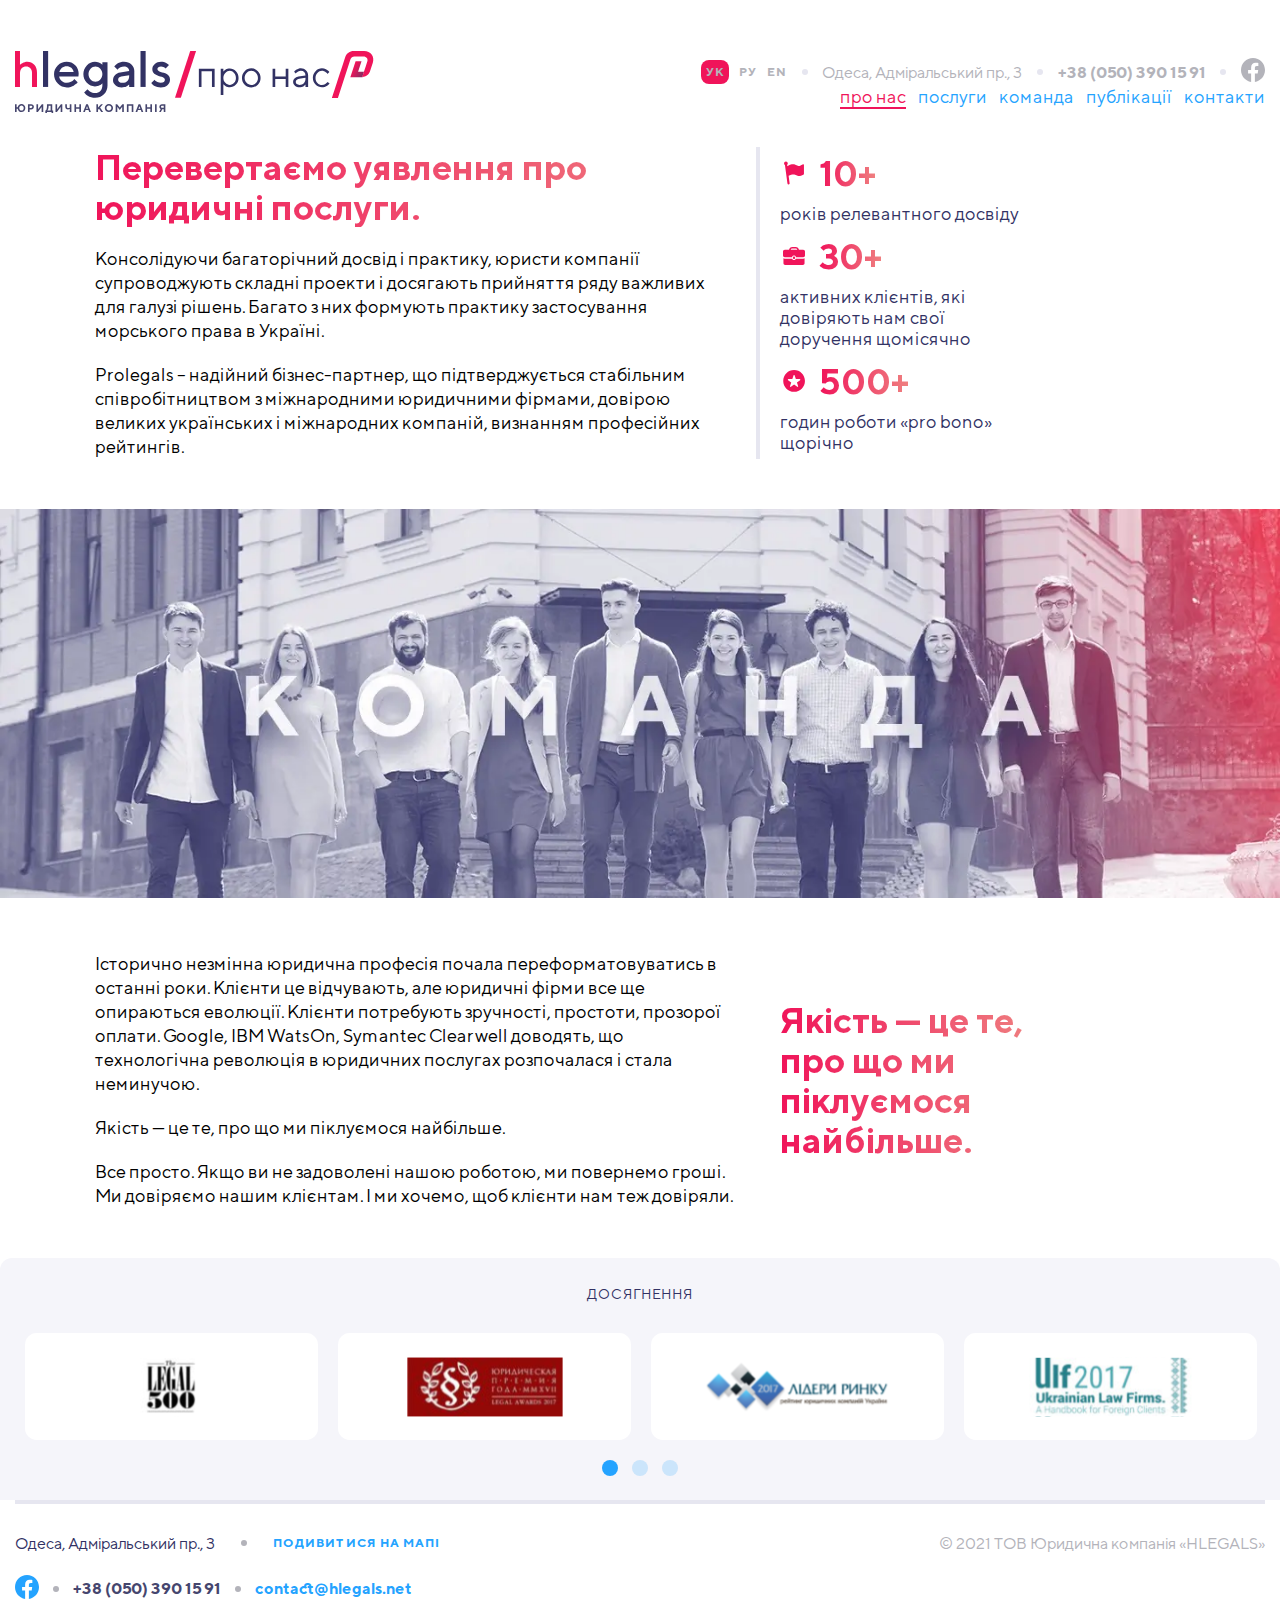
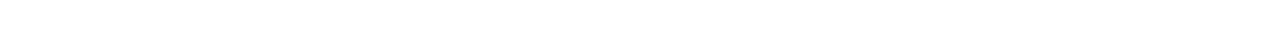
==== commit 8b67a6fb: "fixed title" ====
--- a/about.html
+++ b/about.html
@@ -63,7 +63,7 @@
     <div class="secondary__container">
         <div class="introduction__wrapper introduction">
             <div class="introduction__left__content">
-                <h3 class="introduction__title">Перевертаємо уявлення про юридичні послуги.</h3>
+                <h1 class="introduction__title">Перевертаємо уявлення про юридичні послуги.</h1>
                 <p class="introduction__paragraph">Консолідуючи багаторічний досвід і практику, юристи компанії
                     супроводжують складні проекти і досягають прийняття ряду важливих для галузі рішень. Багато з них
                     формують практику застосування морського права в Україні.
@@ -127,7 +127,7 @@
                 </p>
             </div>
             <div class="introduction__right__content introduction__right__content1">
-                <h3 class="introduction__title">Якість — це те, про що ми піклуємося найбільше.</h3>
+                <h2 class="introduction__title">Якість — це те, про що ми піклуємося найбільше.</h2>
             </div>
         </div>
     </div>
